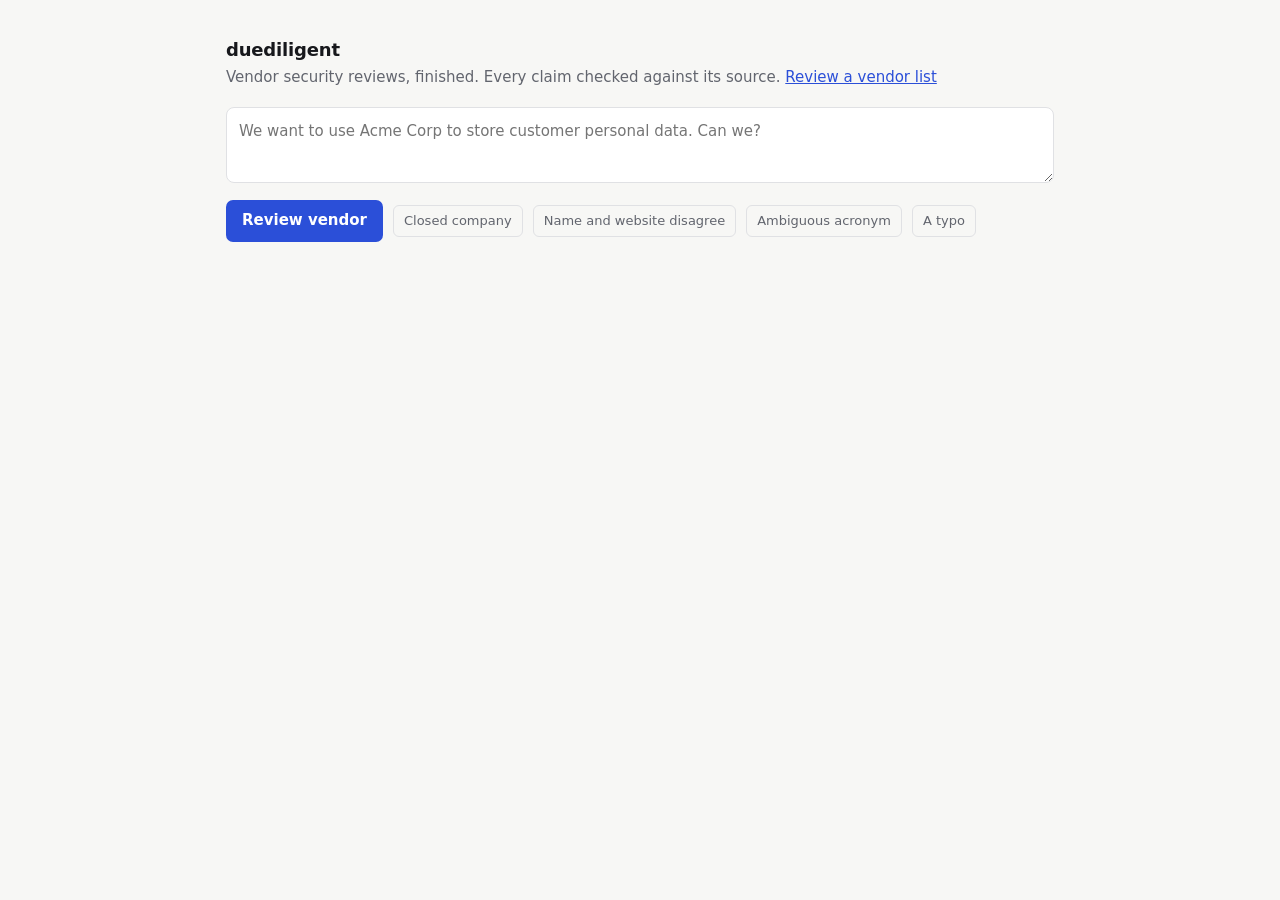
==== web/index.html @ fc6ad884 "Add a vendor upload page, a vendor-list risk register, and Crustdata watches Conditions now end in a" ====
<!doctype html>
<html lang="en">
<head>
<meta charset="utf-8">
<meta name="viewport" content="width=device-width,initial-scale=1">
<title>duediligent</title>
<link rel="stylesheet" href="/web/style.css">
<style>
textarea{width:100%;min-height:76px;padding:12px;border:1px solid var(--line);border-radius:8px;background:var(--panel);color:inherit;font:inherit;resize:vertical}
#next h3{margin:0 0 4px;font-size:15px}
#next code{font-size:13px;overflow-wrap:anywhere}
</style>
</head>
<body>
<main>
  <header><b>duediligent</b><p>Vendor security reviews, finished. Every claim checked against its source. <a href="/batch">Review a vendor list</a></p></header>
  <textarea id="q" placeholder="We want to use Acme Corp to store customer personal data. Can we?"></textarea>
  <div class="row">
    <button id="go">Review vendor</button>
    <button class="chip" data-q="Our marketing agency wants to place video ads with Quibi. Is the vendor OK?">Closed company</button>
    <button class="chip" data-q="New payment vendor: Stripe. Their website is paypal.com. Is it OK?">Name and website disagree</button>
    <button class="chip" data-q="Can we buy from NTRO?">Ambiguous acronym</button>
    <button class="chip" data-q="hubspott for our crm? it would have customer emails">A typo</button>
  </div>
  <div id="log" aria-live="polite"></div>
  <div id="verdict"><strong id="outcome"></strong><span id="meta"></span></div>
  <section class="card" id="next"></section>
  <article id="report"></article>
</main>
<script src="/web/common.js"></script>
<script>
const $ = id => document.getElementById(id);
function line(text, cls){ const d=document.createElement('div'); d.className=cls||''; d.textContent=text; $('log').appendChild(d); }
document.querySelectorAll('[data-q]').forEach(b => b.onclick = () => { $('q').value = b.dataset.q; });
function nextStep(m) {
  const box = $('next');
  if (m.outcome === 'APPROVE WITH CONDITIONS' && m.case_id) {
    const url = `${location.origin}/vendor/${m.case_id}`;
    box.innerHTML = `<h3>Next: get the vendor's documents</h3>
      <p class="mut">Send the vendor this link. When they upload their audit report, it is checked and the decision is made again.</p>
      <div class="row"><code>${esc(url)}</code><a href="${url}" target="_blank">Open vendor page</a></div>`;
  } else if (m.watch && ['created', 'existing'].includes(m.watch.status)) {
    box.innerHTML = `<h3>Monitoring is on</h3><p class="mut">Crustdata watch #${esc(m.watch.watch_id)} will alert ${esc(m.watch.email)} if the vendor's news or headcount changes.</p>`;
  } else if (m.watch) {
    box.innerHTML = `<h3>Monitoring not set up</h3><p class="mut">${esc(m.watch.reason)}</p>`;
  } else { box.style.display = 'none'; return; }
  box.style.display = 'block';
}
$('go').onclick = () => {
  const request = $('q').value.trim();
  if (!request) return;
  $('go').disabled = true; $('log').textContent = '';
  ['verdict', 'report', 'next'].forEach(id => $(id).style.display = 'none');
  const es = new EventSource('/api/review?request=' + encodeURIComponent(request));
  const finish = () => { es.close(); $('go').disabled = false; };
  es.onmessage = e => {
    const m = JSON.parse(e.data);
    if (m.type === 'log' && m.level !== 'done') line(m.message, m.level);
    if (m.type === 'error') { line(m.message, 'warn'); finish(); }
    if (m.type === 'result') {
      $('outcome').textContent = m.outcome;
      $('verdict').style.setProperty('--c', COLORS[m.outcome] || 'var(--fg)');
      $('meta').innerHTML = `${m.audit.verified} of ${m.audit.total} citations verified · ${Math.round(m.elapsed)}s · <a href="/report/${m.case_id}" target="_blank">Full report</a>`;
      $('verdict').style.display = 'block';
      nextStep(m);
      $('report').innerHTML = m.html; $('report').style.display = 'block';
      finish();
    }
  };
  es.onerror = () => { line('Connection lost.', 'warn'); finish(); };
};
</script>
</body>
</html>
---- web/style.css ----
:root{--bg:#f7f7f5;--panel:#fff;--fg:#17181c;--mut:#62656e;--line:#e0e1e4;--accent:#2b4fd8;--ok:#116b3a;--warn:#8a5a00;--bad:#a81f1f;--ref:#5a3aa8}
@media (prefers-color-scheme:dark){:root{--bg:#101114;--panel:#17181d;--fg:#ececef;--mut:#9a9da6;--line:#2b2d34;--accent:#8ea5ff;--ok:#5fd08f;--warn:#e5b45a;--bad:#ff8a8a;--ref:#bda6ff}}
*{box-sizing:border-box}
body{margin:0;background:var(--bg);color:var(--fg);font:15px/1.55 ui-sans-serif,system-ui,'Segoe UI',sans-serif}
main{max-width:860px;margin:0 auto;padding:36px 16px 80px}
main.wide{max-width:1100px}
a{color:var(--accent)}
header b{font-size:18px;letter-spacing:-.01em}
header p{margin:2px 0 18px;color:var(--mut)}
.card{margin:14px 0;padding:14px 18px;border:1px solid var(--line);border-radius:8px;background:var(--panel)}
.card h3{margin:2px 0 6px;font-size:15px}
.mut{color:var(--mut);font-size:13.5px}
.row{display:flex;gap:10px;align-items:center;margin-top:10px;flex-wrap:wrap}
button{padding:9px 16px;border:0;border-radius:7px;background:var(--accent);color:#fff;font:inherit;font-weight:600;cursor:pointer}
@media (prefers-color-scheme:dark){button{color:#101114}}
button:disabled{opacity:.5;cursor:default}
.chip{padding:5px 10px;border:1px solid var(--line);border-radius:6px;background:none;color:var(--mut);font-size:13px;font-weight:400}
input[type=file]{font:inherit;color:var(--mut);max-width:100%}
#log{margin-top:18px;font:13px/1.7 ui-monospace,Consolas,monospace;color:var(--mut)}
#log div.step{color:var(--fg)}#log div.warn{color:var(--warn)}
#verdict{display:none;margin-top:18px;padding:16px 18px;border:1px solid var(--line);border-left:5px solid var(--c,var(--line));border-radius:8px;background:var(--panel)}
#verdict strong{display:block;font-size:21px;color:var(--c)}
#verdict span{color:var(--mut);font-size:13px}
#report{display:none;margin-top:14px;padding:6px 22px 22px;border:1px solid var(--line);border-radius:8px;background:var(--panel)}
#report h1{font-size:19px;margin:16px 0 8px}
#report h2{font-size:14px;margin:24px 0 6px;padding-top:12px;border-top:1px solid var(--line)}
#report ul{padding-left:18px;margin:6px 0}#report li{margin:4px 0;overflow-wrap:anywhere}
#report li.quote{list-style:none;color:var(--mut);font-size:13.5px}
.rule{color:var(--mut);font-size:12px}.cite{font:12px ui-monospace,monospace;color:var(--accent);text-decoration:none}
pre{white-space:pre-wrap;padding:12px;border-radius:6px;background:var(--bg);font-size:13px}
.tablewrap{overflow-x:auto;margin-top:14px}
table{width:100%;min-width:720px;border-collapse:collapse;background:var(--panel);border:1px solid var(--line);border-radius:8px;font-size:14px}
th,td{text-align:left;padding:9px 12px;border-bottom:1px solid var(--line);vertical-align:top}
th{font-size:12.5px;color:var(--mut);font-weight:600}
td.reason div{display:-webkit-box;-webkit-line-clamp:3;-webkit-box-orient:vertical;overflow:hidden}
td:first-child{width:22%}
.pill{display:inline-block;padding:2px 8px;border-radius:999px;border:1px solid var(--c);color:var(--c);font-size:12px;font-weight:600;white-space:nowrap}
#next{display:none}
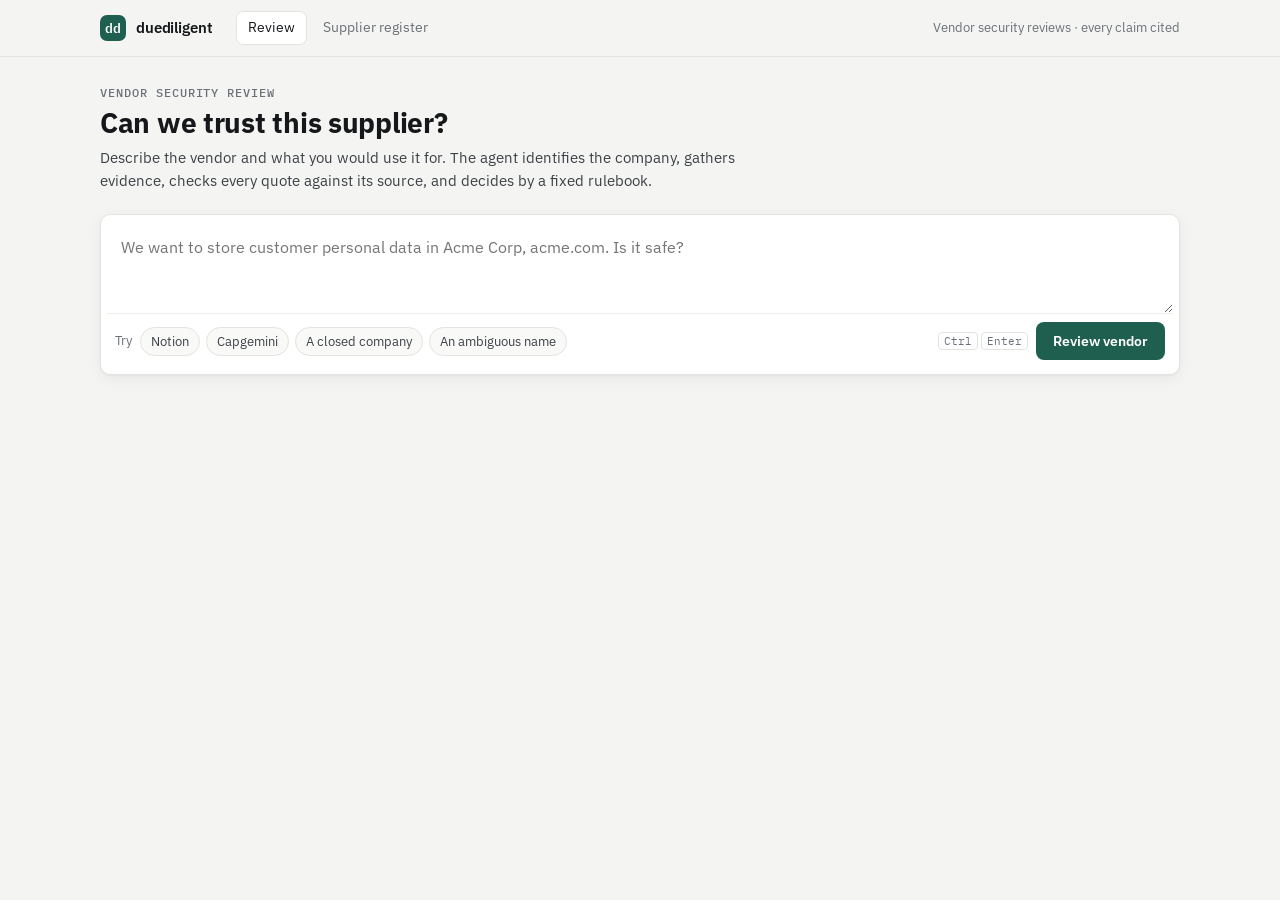
==== commit 6f8bcf40: "Redesign the web UI as a review console Adds a shared design system with light and dark themes, a li" ====
--- a/web/index.html
+++ b/web/index.html
@@ -4,70 +4,69 @@
 <meta charset="utf-8">
 <meta name="viewport" content="width=device-width,initial-scale=1">
 <title>duediligent</title>
+<link rel="preconnect" href="https://fonts.googleapis.com">
+<link rel="stylesheet" href="https://fonts.googleapis.com/css2?family=IBM+Plex+Mono:wght@400;500&family=IBM+Plex+Sans:wght@400;500;600&display=swap">
 <link rel="stylesheet" href="/web/style.css">
-<style>
-textarea{width:100%;min-height:76px;padding:12px;border:1px solid var(--line);border-radius:8px;background:var(--panel);color:inherit;font:inherit;resize:vertical}
-#next h3{margin:0 0 4px;font-size:15px}
-#next code{font-size:13px;overflow-wrap:anywhere}
-</style>
 </head>
 <body>
-<main>
-  <header><b>duediligent</b><p>Vendor security reviews, finished. Every claim checked against its source. <a href="/batch">Review a vendor list</a></p></header>
-  <textarea id="q" placeholder="We want to use Acme Corp to store customer personal data. Can we?"></textarea>
-  <div class="row">
-    <button id="go">Review vendor</button>
-    <button class="chip" data-q="Our marketing agency wants to place video ads with Quibi. Is the vendor OK?">Closed company</button>
-    <button class="chip" data-q="New payment vendor: Stripe. Their website is paypal.com. Is it OK?">Name and website disagree</button>
-    <button class="chip" data-q="Can we buy from NTRO?">Ambiguous acronym</button>
-    <button class="chip" data-q="hubspott for our crm? it would have customer emails">A typo</button>
+<main class="page">
+  <div class="lede">
+    <div class="eyebrow">Vendor security review</div>
+    <h1>Can we trust this supplier?</h1>
+    <p>Describe the vendor and what you would use it for. The agent identifies the company, gathers evidence, checks every quote against its source, and decides by a fixed rulebook.</p>
   </div>
-  <div id="log" aria-live="polite"></div>
-  <div id="verdict"><strong id="outcome"></strong><span id="meta"></span></div>
-  <section class="card" id="next"></section>
-  <article id="report"></article>
+
+  <section class="card composer">
+    <textarea id="q" placeholder="We want to store customer personal data in Acme Corp, acme.com. Is it safe?" aria-label="Review request"></textarea>
+    <div class="bar">
+      <div class="examples"><span>Try</span>
+        <button class="chip" data-q="Here is a new vendor: Notion, notion.so. We want to keep our internal docs there. Is it safe?">Notion</button>
+        <button class="chip" data-q="We are outsourcing IT support to Capgemini, capgemini.com. They would have access to our employee data. Can we sign?">Capgemini</button>
+        <button class="chip" data-q="Our marketing agency wants to place video ads with Quibi. Is the vendor OK?">A closed company</button>
+        <button class="chip" data-q="Can we buy from NTRO?">An ambiguous name</button>
+      </div>
+      <span class="push mut small"><kbd>Ctrl</kbd> <kbd>Enter</kbd></span>
+      <button class="btn" id="go">Review vendor</button>
+    </div>
+  </section>
+
+  <div class="run hide" id="run">
+    <section class="card steps" id="steps" aria-label="Progress"></section>
+    <section class="card feed" id="feed" aria-live="polite"></section>
+  </div>
+
+  <div id="result"></div>
 </main>
 <script src="/web/common.js"></script>
 <script>
-const $ = id => document.getElementById(id);
-function line(text, cls){ const d=document.createElement('div'); d.className=cls||''; d.textContent=text; $('log').appendChild(d); }
-document.querySelectorAll('[data-q]').forEach(b => b.onclick = () => { $('q').value = b.dataset.q; });
-function nextStep(m) {
-  const box = $('next');
-  if (m.outcome === 'APPROVE WITH CONDITIONS' && m.case_id) {
-    const url = `${location.origin}/vendor/${m.case_id}`;
-    box.innerHTML = `<h3>Next: get the vendor's documents</h3>
-      <p class="mut">Send the vendor this link. When they upload their audit report, it is checked and the decision is made again.</p>
-      <div class="row"><code>${esc(url)}</code><a href="${url}" target="_blank">Open vendor page</a></div>`;
-  } else if (m.watch && ['created', 'existing'].includes(m.watch.status)) {
-    box.innerHTML = `<h3>Monitoring is on</h3><p class="mut">Crustdata watch #${esc(m.watch.watch_id)} will alert ${esc(m.watch.email)} if the vendor's news or headcount changes.</p>`;
-  } else if (m.watch) {
-    box.innerHTML = `<h3>Monitoring not set up</h3><p class="mut">${esc(m.watch.reason)}</p>`;
-  } else { box.style.display = 'none'; return; }
-  box.style.display = 'block';
-}
-$('go').onclick = () => {
-  const request = $('q').value.trim();
-  if (!request) return;
-  $('go').disabled = true; $('log').textContent = '';
-  ['verdict', 'report', 'next'].forEach(id => $(id).style.display = 'none');
-  const es = new EventSource('/api/review?request=' + encodeURIComponent(request));
-  const finish = () => { es.close(); $('go').disabled = false; };
+topbar("review");
+document.querySelectorAll("[data-q]").forEach(b => b.onclick = () => { $("q").value = b.dataset.q; $("q").focus(); });
+$("q").addEventListener("keydown", e => { if (e.key === "Enter" && (e.ctrlKey || e.metaKey)) $("go").click(); });
+
+$("go").onclick = () => {
+  const request = $("q").value.trim();
+  if (!request) { $("q").focus(); return; }
+  $("go").disabled = true; $("go").textContent = "Reviewing…";
+  $("result").innerHTML = ""; $("feed").innerHTML = ""; $("run").classList.remove("hide");
+  const stages = makeStages($("steps"));
+  const line = (t, cls) => { const d = document.createElement("div"); d.className = cls || ""; d.textContent = t; $("feed").appendChild(d); $("feed").scrollTop = 1e9; };
+  const es = new EventSource("/api/review?request=" + encodeURIComponent(request));
+  const finish = () => { es.close(); $("go").disabled = false; $("go").textContent = "Review vendor"; };
   es.onmessage = e => {
     const m = JSON.parse(e.data);
-    if (m.type === 'log' && m.level !== 'done') line(m.message, m.level);
-    if (m.type === 'error') { line(m.message, 'warn'); finish(); }
-    if (m.type === 'result') {
-      $('outcome').textContent = m.outcome;
-      $('verdict').style.setProperty('--c', COLORS[m.outcome] || 'var(--fg)');
-      $('meta').innerHTML = `${m.audit.verified} of ${m.audit.total} citations verified · ${Math.round(m.elapsed)}s · <a href="/report/${m.case_id}" target="_blank">Full report</a>`;
-      $('verdict').style.display = 'block';
-      nextStep(m);
-      $('report').innerHTML = m.html; $('report').style.display = 'block';
+    if (m.type === "log" && m.level !== "done") {
+      line(m.message, m.level === "step" ? "step-line" : m.level === "warn" ? "warn" : "");
+      if (m.level === "step") stages.step(m.message); else stages.detail(m.message, m.level === "warn");
+    }
+    if (m.type === "error") { line(m.message, "warn"); finish(); }
+    if (m.type === "result") {
+      stages.finish();
+      renderReport($("result"), m);
+      $("result").scrollIntoView({behavior: "smooth", block: "start"});
       finish();
     }
   };
-  es.onerror = () => { line('Connection lost.', 'warn'); finish(); };
+  es.onerror = () => { line("Connection lost.", "warn"); finish(); };
 };
 </script>
 </body>
--- a/web/style.css
+++ b/web/style.css
@@ -1,38 +1,204 @@
-:root{--bg:#f7f7f5;--panel:#fff;--fg:#17181c;--mut:#62656e;--line:#e0e1e4;--accent:#2b4fd8;--ok:#116b3a;--warn:#8a5a00;--bad:#a81f1f;--ref:#5a3aa8}
-@media (prefers-color-scheme:dark){:root{--bg:#101114;--panel:#17181d;--fg:#ececef;--mut:#9a9da6;--line:#2b2d34;--accent:#8ea5ff;--ok:#5fd08f;--warn:#e5b45a;--bad:#ff8a8a;--ref:#bda6ff}}
-*{box-sizing:border-box}
-body{margin:0;background:var(--bg);color:var(--fg);font:15px/1.55 ui-sans-serif,system-ui,'Segoe UI',sans-serif}
-main{max-width:860px;margin:0 auto;padding:36px 16px 80px}
-main.wide{max-width:1100px}
-a{color:var(--accent)}
-header b{font-size:18px;letter-spacing:-.01em}
-header p{margin:2px 0 18px;color:var(--mut)}
-.card{margin:14px 0;padding:14px 18px;border:1px solid var(--line);border-radius:8px;background:var(--panel)}
-.card h3{margin:2px 0 6px;font-size:15px}
-.mut{color:var(--mut);font-size:13.5px}
-.row{display:flex;gap:10px;align-items:center;margin-top:10px;flex-wrap:wrap}
-button{padding:9px 16px;border:0;border-radius:7px;background:var(--accent);color:#fff;font:inherit;font-weight:600;cursor:pointer}
-@media (prefers-color-scheme:dark){button{color:#101114}}
-button:disabled{opacity:.5;cursor:default}
-.chip{padding:5px 10px;border:1px solid var(--line);border-radius:6px;background:none;color:var(--mut);font-size:13px;font-weight:400}
-input[type=file]{font:inherit;color:var(--mut);max-width:100%}
-#log{margin-top:18px;font:13px/1.7 ui-monospace,Consolas,monospace;color:var(--mut)}
-#log div.step{color:var(--fg)}#log div.warn{color:var(--warn)}
-#verdict{display:none;margin-top:18px;padding:16px 18px;border:1px solid var(--line);border-left:5px solid var(--c,var(--line));border-radius:8px;background:var(--panel)}
-#verdict strong{display:block;font-size:21px;color:var(--c)}
-#verdict span{color:var(--mut);font-size:13px}
-#report{display:none;margin-top:14px;padding:6px 22px 22px;border:1px solid var(--line);border-radius:8px;background:var(--panel)}
-#report h1{font-size:19px;margin:16px 0 8px}
-#report h2{font-size:14px;margin:24px 0 6px;padding-top:12px;border-top:1px solid var(--line)}
-#report ul{padding-left:18px;margin:6px 0}#report li{margin:4px 0;overflow-wrap:anywhere}
-#report li.quote{list-style:none;color:var(--mut);font-size:13.5px}
-.rule{color:var(--mut);font-size:12px}.cite{font:12px ui-monospace,monospace;color:var(--accent);text-decoration:none}
-pre{white-space:pre-wrap;padding:12px;border-radius:6px;background:var(--bg);font-size:13px}
-.tablewrap{overflow-x:auto;margin-top:14px}
-table{width:100%;min-width:720px;border-collapse:collapse;background:var(--panel);border:1px solid var(--line);border-radius:8px;font-size:14px}
-th,td{text-align:left;padding:9px 12px;border-bottom:1px solid var(--line);vertical-align:top}
-th{font-size:12.5px;color:var(--mut);font-weight:600}
-td.reason div{display:-webkit-box;-webkit-line-clamp:3;-webkit-box-orient:vertical;overflow:hidden}
-td:first-child{width:22%}
-.pill{display:inline-block;padding:2px 8px;border-radius:999px;border:1px solid var(--c);color:var(--c);font-size:12px;font-weight:600;white-space:nowrap}
-#next{display:none}
+/* duediligent design system: a calm review console. One accent, four decision colours. */
+:root {
+  --bg: #f4f5f2;
+  --surface: #ffffff;
+  --surface-2: #f9faf8;
+  --fg: #15171a;
+  --fg-2: #3c4047;
+  --mut: #6b7079;
+  --line: #e2e4e0;
+  --line-2: #eceeea;
+  --accent: #1f5f4f;
+  --accent-ink: #ffffff;
+  --accent-soft: #e3efea;
+  --ok: #18794e;      --ok-soft: #e4f3ea;
+  --warn: #9a5b00;    --warn-soft: #fbf0dc;
+  --bad: #b42318;     --bad-soft: #fbe7e5;
+  --ref: #5b3fb3;     --ref-soft: #eee9fb;
+  --shadow: 0 1px 2px rgba(20, 22, 26, .04), 0 4px 16px rgba(20, 22, 26, .05);
+  --radius: 10px;
+  --sans: "IBM Plex Sans", ui-sans-serif, system-ui, "Segoe UI", sans-serif;
+  --mono: "IBM Plex Mono", ui-monospace, Consolas, monospace;
+}
+@media (prefers-color-scheme: dark) {
+  :root {
+    --bg: #0e1012; --surface: #15181b; --surface-2: #1a1e21; --fg: #eceeef; --fg-2: #c4c8cc; --mut: #8d939a;
+    --line: #262b30; --line-2: #1f2327; --accent: #6fc3a8; --accent-ink: #0c1512; --accent-soft: #15302a;
+    --ok: #5fd39a; --ok-soft: #12291f; --warn: #f0b85a; --warn-soft: #2e2412; --bad: #ff8a80; --bad-soft: #321716;
+    --ref: #b9a4ff; --ref-soft: #231d3a; --shadow: none;
+  }
+}
+* { box-sizing: border-box; }
+html { -webkit-text-size-adjust: 100%; }
+body { margin: 0; background: var(--bg); color: var(--fg); font: 15px/1.55 var(--sans); }
+a { color: var(--accent); text-underline-offset: 2px; }
+code, .mono { font-family: var(--mono); font-size: .9em; }
+h1, h2, h3 { letter-spacing: -.01em; }
+
+/* Top bar */
+.topbar { position: sticky; top: 0; z-index: 20; background: color-mix(in srgb, var(--bg) 88%, transparent); backdrop-filter: saturate(140%) blur(6px); border-bottom: 1px solid var(--line); }
+.topbar .in { max-width: 1120px; margin: 0 auto; padding: 0 20px; height: 56px; display: flex; align-items: center; gap: 24px; }
+.brand { display: flex; align-items: center; gap: 10px; color: var(--fg); text-decoration: none; font-weight: 600; letter-spacing: -.01em; }
+.brand .mark { width: 26px; height: 26px; border-radius: 7px; background: var(--accent); color: var(--accent-ink); display: grid; place-items: center; font: 600 13px var(--mono); }
+.nav { display: flex; gap: 4px; }
+.nav a { padding: 6px 12px; border-radius: 7px; color: var(--mut); text-decoration: none; font-size: 14px; }
+.nav a:hover { color: var(--fg); background: var(--surface); }
+.nav a.on { color: var(--fg); background: var(--surface); box-shadow: inset 0 0 0 1px var(--line); }
+.topbar .tag { margin-left: auto; color: var(--mut); font-size: 12.5px; }
+
+.page { max-width: 1120px; margin: 0 auto; padding: 28px 20px 96px; }
+.page.narrow { max-width: 860px; }
+.eyebrow { font: 500 12px var(--mono); text-transform: uppercase; letter-spacing: .08em; color: var(--mut); }
+.lede h1 { font-size: 28px; line-height: 1.2; margin: 6px 0 6px; }
+.lede p { color: var(--fg-2); margin: 0 0 22px; max-width: 640px; }
+
+/* Cards */
+.card { background: var(--surface); border: 1px solid var(--line); border-radius: var(--radius); box-shadow: var(--shadow); }
+.card.pad { padding: 18px 20px; }
+.card h3 { margin: 0 0 6px; font-size: 15px; }
+.mut { color: var(--mut); }
+.small { font-size: 13px; }
+
+/* Composer */
+.composer { padding: 6px; }
+.composer textarea { display: block; width: 100%; min-height: 92px; border: 0; outline: 0; resize: vertical; padding: 14px 14px 8px; background: transparent; color: inherit; font: 16px/1.5 var(--sans); }
+.composer .bar { display: flex; align-items: center; gap: 8px; padding: 8px; border-top: 1px solid var(--line-2); flex-wrap: wrap; }
+.examples { display: flex; gap: 6px; flex-wrap: wrap; }
+.examples span { color: var(--mut); font-size: 12.5px; align-self: center; margin-right: 2px; }
+
+/* Buttons */
+.btn { display: inline-flex; align-items: center; gap: 8px; padding: 9px 16px; border-radius: 8px; border: 1px solid transparent; background: var(--accent); color: var(--accent-ink); font: 600 14px var(--sans); cursor: pointer; text-decoration: none; white-space: nowrap; }
+.btn:hover { filter: brightness(1.06); }
+.btn:disabled { opacity: .55; cursor: default; filter: none; }
+.btn.ghost { background: var(--surface); color: var(--fg); border-color: var(--line); }
+.btn.ghost:hover { background: var(--surface-2); }
+.btn.sm { padding: 6px 11px; font-size: 13px; font-weight: 500; }
+.chip { padding: 5px 10px; border-radius: 999px; border: 1px solid var(--line); background: var(--surface-2); color: var(--fg-2); font: 13px var(--sans); cursor: pointer; }
+.chip:hover { border-color: var(--accent); color: var(--fg); }
+.push { margin-left: auto; }
+kbd { font: 11px var(--mono); padding: 1px 5px; border: 1px solid var(--line); border-radius: 4px; color: var(--mut); }
+
+/* Live pipeline */
+.run { display: grid; grid-template-columns: 300px 1fr; gap: 18px; margin-top: 18px; }
+.steps { padding: 14px 8px; }
+.step { display: grid; grid-template-columns: 26px 1fr; gap: 8px; padding: 7px 10px; border-radius: 8px; }
+.step .ic { width: 20px; height: 20px; border-radius: 50%; border: 1.5px solid var(--line); display: grid; place-items: center; margin-top: 1px; }
+.step .t { font-size: 14px; color: var(--mut); }
+.step .d { font-size: 12.5px; color: var(--mut); margin-top: 1px; overflow-wrap: anywhere; }
+.step.active { background: var(--surface-2); }
+.step.active .t, .step.done .t { color: var(--fg); }
+.step.active .ic { border-color: var(--accent); border-top-color: transparent; animation: spin .8s linear infinite; }
+.step.done .ic { background: var(--accent); border-color: var(--accent); }
+.step.done .ic::after { content: ""; width: 8px; height: 4px; border: 2px solid var(--accent-ink); border-top: 0; border-right: 0; transform: rotate(-45deg) translate(1px, -1px); }
+.step.warn .ic { background: var(--warn); border-color: var(--warn); }
+.step.warn .ic::after { content: "!"; color: var(--accent-ink); font: 700 11px var(--sans); }
+@keyframes spin { to { transform: rotate(360deg); } }
+@media (prefers-reduced-motion: reduce) { .step.active .ic { animation: none; } }
+.feed { padding: 12px 14px; font: 12.5px/1.75 var(--mono); color: var(--mut); max-height: 420px; overflow: auto; }
+.feed div { overflow-wrap: anywhere; }
+.feed .warn { color: var(--warn); }
+.feed .step-line { color: var(--fg); }
+
+/* Decision hero */
+.hero { margin-top: 18px; padding: 22px 24px; border-left: 4px solid var(--c); }
+.hero .top { display: flex; gap: 16px; align-items: flex-start; flex-wrap: wrap; }
+.avatar { width: 44px; height: 44px; border-radius: 10px; background: var(--accent-soft); color: var(--accent); display: grid; place-items: center; font: 600 18px var(--sans); flex: none; }
+.hero h2 { margin: 0; font-size: 22px; line-height: 1.25; }
+.hero .sub { color: var(--mut); font-size: 13.5px; margin-top: 2px; }
+.badge { display: inline-flex; align-items: center; gap: 7px; padding: 6px 12px; border-radius: 999px; background: var(--cs); color: var(--c); font: 600 13px var(--sans); letter-spacing: .01em; white-space: nowrap; }
+.badge::before { content: ""; width: 7px; height: 7px; border-radius: 50%; background: var(--c); }
+.hero .badge { margin-left: auto; font-size: 14px; padding: 8px 14px; }
+.hero .quote { margin: 14px 0 0; padding: 10px 14px; background: var(--surface-2); border-radius: 8px; color: var(--fg-2); font-size: 14px; }
+.stats { display: grid; grid-template-columns: repeat(5, 1fr); gap: 10px; margin-top: 16px; }
+.stat { padding: 10px 12px; border: 1px solid var(--line-2); border-radius: 8px; }
+.stat b { display: block; font-size: 19px; font-weight: 600; letter-spacing: -.01em; }
+.stat span { font-size: 12px; color: var(--mut); }
+
+/* Two-column report */
+.report { display: grid; grid-template-columns: 1fr 320px; gap: 18px; margin-top: 18px; align-items: start; }
+.side { display: flex; flex-direction: column; gap: 14px; position: sticky; top: 74px; }
+.tabs { display: flex; gap: 2px; border-bottom: 1px solid var(--line); padding: 0 14px; overflow-x: auto; overflow-y: hidden; scrollbar-width: none; }
+.tabs::-webkit-scrollbar { display: none; }
+.tabs button { background: none; border: 0; padding: 12px 10px; color: var(--mut); font: 500 14px var(--sans); cursor: pointer; border-bottom: 2px solid transparent; margin-bottom: -1px; white-space: nowrap; }
+.tabs button.on { color: var(--fg); border-bottom-color: var(--accent); }
+.tabs button .n { font: 11px var(--mono); color: var(--mut); margin-left: 4px; }
+.panel { padding: 18px 20px 22px; }
+.panel h4 { margin: 18px 0 8px; font-size: 12px; font-family: var(--mono); font-weight: 500; text-transform: uppercase; letter-spacing: .07em; color: var(--mut); }
+.panel h4:first-child { margin-top: 0; }
+
+/* Items */
+.item { display: grid; grid-template-columns: 20px 1fr; gap: 10px; padding: 10px 0; border-top: 1px solid var(--line-2); }
+.item:first-of-type { border-top: 0; }
+.item .dot { width: 10px; height: 10px; border-radius: 50%; margin-top: 6px; background: var(--c, var(--mut)); }
+.item .box { width: 16px; height: 16px; border: 1.5px solid var(--warn); border-radius: 4px; margin-top: 3px; }
+.item .meta { font-size: 12.5px; color: var(--mut); margin-top: 2px; }
+.rule { font: 11.5px var(--mono); color: var(--mut); }
+blockquote { margin: 8px 0 0; padding: 6px 12px; border-left: 2px solid var(--line); color: var(--fg-2); font-size: 13.5px; }
+.cite { display: inline-block; font: 500 11.5px var(--mono); color: var(--accent); background: var(--accent-soft); border: 0; border-radius: 4px; padding: 0 5px; margin: 0 1px; cursor: pointer; vertical-align: 1px; }
+.cite:hover { outline: 1px solid var(--accent); }
+.pill { display: inline-block; padding: 2px 8px; border-radius: 999px; font-size: 12px; font-weight: 500; background: var(--cs, var(--surface-2)); color: var(--c, var(--fg-2)); white-space: nowrap; }
+.kv { display: grid; grid-template-columns: 1fr auto; gap: 6px 12px; font-size: 14px; }
+.kv dt { color: var(--mut); }
+.kv dd { margin: 0; text-align: right; }
+.grid2 { display: grid; grid-template-columns: 1fr 1fr; gap: 8px; }
+.tile { padding: 10px 12px; border: 1px solid var(--line-2); border-radius: 8px; font-size: 13.5px; }
+.tile .k { color: var(--mut); font-size: 12px; }
+.empty { color: var(--mut); font-size: 14px; padding: 6px 0; }
+.ev { display: grid; grid-template-columns: 40px 1fr; gap: 10px; padding: 9px 0; border-top: 1px solid var(--line-2); font-size: 13.5px; }
+.ev:first-child { border-top: 0; }
+.ev .id { font: 500 12px var(--mono); color: var(--accent); }
+.ev .src { color: var(--mut); font-size: 12.5px; overflow-wrap: anywhere; }
+.ev.flash { background: var(--accent-soft); border-radius: 6px; }
+details { border-top: 1px solid var(--line-2); padding: 10px 0; }
+summary { cursor: pointer; color: var(--fg-2); font-size: 14px; }
+pre { white-space: pre-wrap; background: var(--surface-2); border: 1px solid var(--line-2); padding: 12px; border-radius: 8px; font: 12.5px/1.6 var(--mono); }
+
+/* Next step card */
+.next { padding: 16px 18px; }
+.next .row { display: flex; gap: 8px; margin-top: 10px; align-items: center; }
+.next input { flex: 1; min-width: 0; padding: 8px 10px; border: 1px solid var(--line); border-radius: 7px; background: var(--surface-2); color: var(--fg); font: 12.5px var(--mono); }
+
+/* Drawer */
+.scrim { position: fixed; inset: 0; background: rgba(10, 12, 14, .28); opacity: 0; pointer-events: none; transition: opacity .15s; z-index: 40; }
+.drawer { position: fixed; top: 0; right: 0; bottom: 0; width: min(460px, 100vw); background: var(--surface); border-left: 1px solid var(--line); z-index: 41; transform: translateX(100%); transition: transform .18s ease; display: flex; flex-direction: column; }
+.drawer.open { transform: none; }
+.scrim.open { opacity: 1; pointer-events: auto; }
+.drawer header { display: flex; align-items: center; gap: 10px; padding: 16px 18px; border-bottom: 1px solid var(--line); }
+.drawer .body { padding: 16px 18px; overflow: auto; }
+.drawer .close { margin-left: auto; }
+@media (prefers-reduced-motion: reduce) { .drawer, .scrim { transition: none; } }
+
+/* Table */
+.tablewrap { overflow-x: auto; }
+table { width: 100%; border-collapse: collapse; font-size: 14px; }
+th, td { text-align: left; padding: 12px 14px; border-bottom: 1px solid var(--line-2); vertical-align: top; }
+th { font: 500 12px var(--mono); text-transform: uppercase; letter-spacing: .06em; color: var(--mut); background: var(--surface-2); position: sticky; top: 0; }
+tr:last-child td { border-bottom: 0; }
+td.reason div { display: -webkit-box; -webkit-line-clamp: 2; -webkit-box-orient: vertical; overflow: hidden; color: var(--fg-2); }
+td.act { white-space: nowrap; text-align: right; }
+.summary-bar { display: flex; gap: 10px; flex-wrap: wrap; margin: 16px 0; }
+.summary-bar .stat { background: var(--surface); min-width: 130px; }
+.progress { height: 4px; background: var(--line-2); border-radius: 4px; overflow: hidden; margin-top: 12px; }
+.progress i { display: block; height: 100%; background: var(--accent); width: 0; transition: width .3s; }
+
+/* Upload */
+.drop { display: grid; place-items: center; text-align: center; padding: 30px 16px; border: 1.5px dashed var(--line); border-radius: var(--radius); background: var(--surface-2); cursor: pointer; transition: border-color .15s, background .15s; }
+.drop:hover, .drop.over { border-color: var(--accent); background: var(--accent-soft); }
+.drop b { display: block; margin-bottom: 4px; }
+.drop input { display: none; }
+
+.hide { display: none !important; }
+
+@media (max-width: 900px) {
+  .run, .report { grid-template-columns: 1fr; }
+  .side { position: static; }
+  .stats { grid-template-columns: repeat(2, 1fr); }
+  .hero .badge { margin-left: 0; }
+}
+@media (max-width: 560px) {
+  .topbar .tag { display: none; }
+  .topbar .in { gap: 12px; padding: 0 16px; }
+  .page { padding: 20px 16px 80px; }
+  .lede h1 { font-size: 23px; }
+  .grid2 { grid-template-columns: 1fr; }
+}
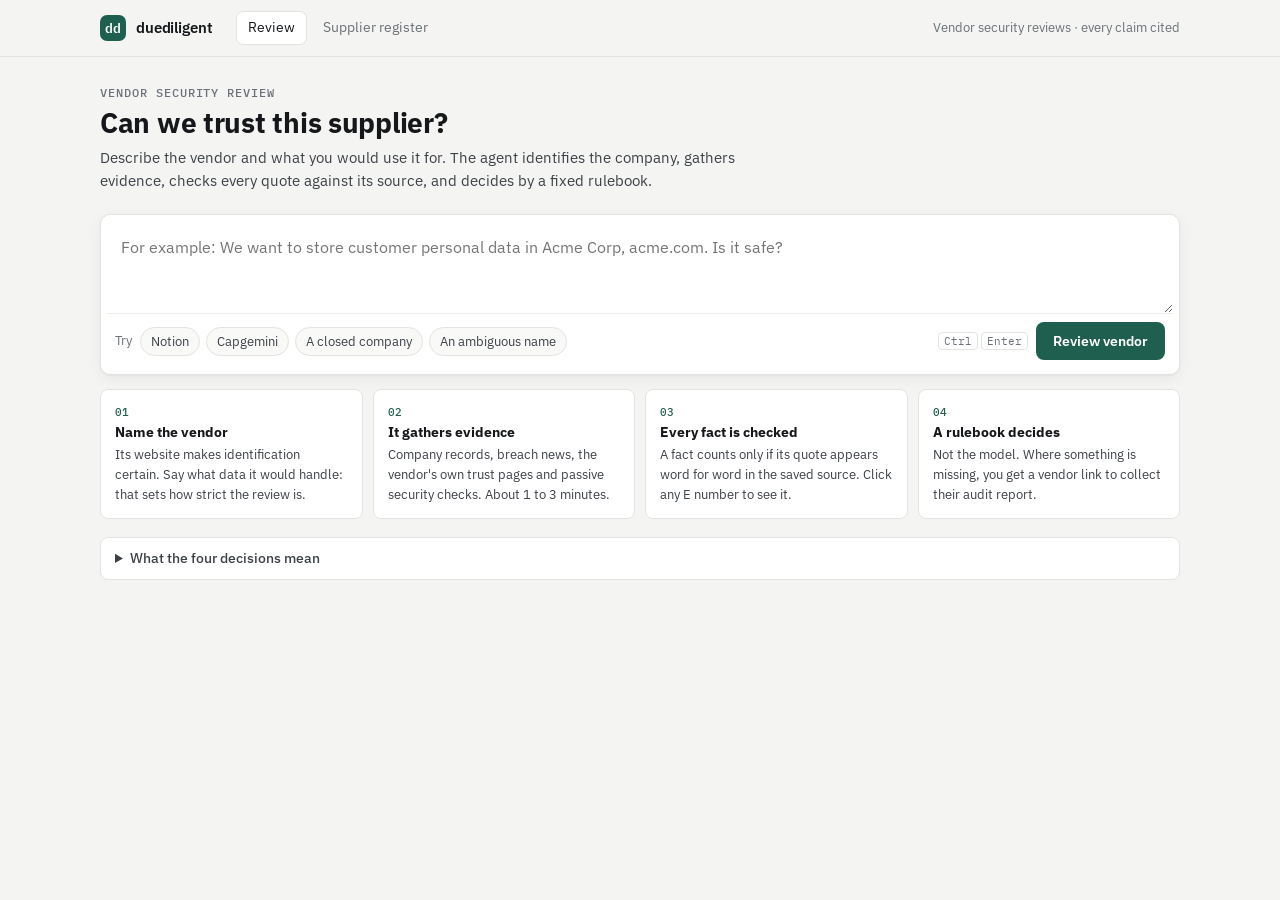
==== commit f1cd31ad: "Make the register expandable and explain every step in the UI Register rows expand to show every iss" ====
--- a/web/index.html
+++ b/web/index.html
@@ -17,7 +17,7 @@
   </div>
 
   <section class="card composer">
-    <textarea id="q" placeholder="We want to store customer personal data in Acme Corp, acme.com. Is it safe?" aria-label="Review request"></textarea>
+    <textarea id="q" placeholder="For example: We want to store customer personal data in Acme Corp, acme.com. Is it safe?" aria-label="Review request"></textarea>
     <div class="bar">
       <div class="examples"><span>Try</span>
         <button class="chip" data-q="Here is a new vendor: Notion, notion.so. We want to keep our internal docs there. Is it safe?">Notion</button>
@@ -30,6 +30,19 @@
     </div>
   </section>
 
+  <div class="how" style="margin-top:14px" aria-label="How it works">
+    <div><span class="n">01</span><b>Name the vendor</b>Its website makes identification certain. Say what data it would handle: that sets how strict the review is.</div>
+    <div><span class="n">02</span><b>It gathers evidence</b>Company records, breach news, the vendor's own trust pages and passive security checks. About 1 to 3 minutes.</div>
+    <div><span class="n">03</span><b>Every fact is checked</b>A fact counts only if its quote appears word for word in the saved source. Click any E number to see it.</div>
+    <div><span class="n">04</span><b>A rulebook decides</b>Not the model. Where something is missing, you get a vendor link to collect their audit report.</div>
+  </div>
+
+  <details class="help">
+    <summary>What the four decisions mean</summary>
+    <div id="legend"></div>
+  </details>
+
+
   <div class="run hide" id="run">
     <section class="card steps" id="steps" aria-label="Progress"></section>
     <section class="card feed" id="feed" aria-live="polite"></section>
@@ -40,6 +53,7 @@
 <script src="/web/common.js"></script>
 <script>
 topbar("review");
+$("legend").innerHTML = legendHTML();
 document.querySelectorAll("[data-q]").forEach(b => b.onclick = () => { $("q").value = b.dataset.q; $("q").focus(); });
 $("q").addEventListener("keydown", e => { if (e.key === "Enter" && (e.ctrlKey || e.metaKey)) $("go").click(); });
 
@@ -48,6 +62,7 @@
   if (!request) { $("q").focus(); return; }
   $("go").disabled = true; $("go").textContent = "Reviewing…";
   $("result").innerHTML = ""; $("feed").innerHTML = ""; $("run").classList.remove("hide");
+  document.querySelectorAll(".how, details.help").forEach(el => el.classList.add("hide"));
   const stages = makeStages($("steps"));
   const line = (t, cls) => { const d = document.createElement("div"); d.className = cls || ""; d.textContent = t; $("feed").appendChild(d); $("feed").scrollTop = 1e9; };
   const es = new EventSource("/api/review?request=" + encodeURIComponent(request));
--- a/web/style.css
+++ b/web/style.css
@@ -202,3 +202,47 @@
   .lede h1 { font-size: 23px; }
   .grid2 { grid-template-columns: 1fr; }
 }
+
+/* Guidance */
+.verdict-line { margin: 14px 0 0; font-size: 16px; line-height: 1.5; color: var(--fg); }
+.hero .quote .eyebrow { font-size: 10.5px; }
+.clears { color: var(--fg-2); }
+.count { font: 500 11px var(--mono); color: var(--mut); background: var(--surface-2); border: 1px solid var(--line-2); border-radius: 999px; padding: 0 6px; margin-left: 4px; text-transform: none; letter-spacing: 0; }
+.hint { margin: 18px 0 0; padding-top: 12px; border-top: 1px solid var(--line-2); font-size: 13px; color: var(--mut); }
+.legend { display: grid; grid-template-columns: repeat(2, 1fr); gap: 10px 18px; }
+.lg { display: flex; flex-direction: column; gap: 4px; font-size: 13px; color: var(--fg-2); }
+.lg .badge { align-self: flex-start; }
+.how { display: grid; grid-template-columns: repeat(4, 1fr); gap: 10px; margin: 0 0 18px; }
+.how div { padding: 12px 14px; border: 1px solid var(--line); border-radius: 8px; background: var(--surface); font-size: 13px; color: var(--fg-2); }
+.how b { display: block; color: var(--fg); font-size: 13.5px; margin-bottom: 2px; }
+.how .n { font: 500 11px var(--mono); color: var(--accent); }
+details.help { border: 1px solid var(--line); border-radius: 8px; background: var(--surface); padding: 10px 14px; margin: 0 0 18px; }
+details.help summary { font-weight: 500; }
+details.help[open] summary { margin-bottom: 12px; }
+
+/* Register */
+.toolbar { display: flex; gap: 8px; align-items: center; flex-wrap: wrap; padding: 12px 14px; border-bottom: 1px solid var(--line-2); }
+.toolbar input[type=search] { flex: 1; min-width: 180px; max-width: 320px; padding: 7px 10px; border: 1px solid var(--line); border-radius: 7px; background: var(--surface-2); color: var(--fg); font: 14px var(--sans); }
+.filter { cursor: pointer; text-align: left; background: var(--surface); font: inherit; color: inherit; }
+.filter:hover { border-color: var(--accent); }
+.filter.on { box-shadow: inset 0 0 0 2px var(--accent); }
+tr.rowmain { cursor: pointer; }
+tr.rowmain:hover td { background: var(--surface-2); }
+tr.rowmain:focus-visible { outline: 2px solid var(--accent); outline-offset: -2px; }
+tr.rowmain.open td { background: var(--surface-2); border-bottom-color: transparent; }
+.chev { display: inline-block; width: 18px; color: var(--mut); transition: transform .15s; }
+tr.open .chev { transform: rotate(90deg); }
+.more { display: inline-block; margin-top: 4px; font-size: 12px; color: var(--accent); }
+tr.detail td { background: var(--surface-2); padding: 4px 18px 20px 46px; }
+.detail-grid { display: grid; grid-template-columns: 1fr 280px; gap: 18px; }
+.detail-grid h4 { margin: 14px 0 6px; font: 500 12px var(--mono); text-transform: uppercase; letter-spacing: .07em; color: var(--mut); }
+.detail-grid .item { border-top-color: var(--line); }
+.detail-side { display: flex; flex-direction: column; gap: 10px; padding-top: 14px; }
+.detail-side .tile { background: var(--surface); }
+th abbr { text-decoration: none; border-bottom: 1px dotted var(--mut); cursor: help; }
+@media (max-width: 900px) {
+  .how { grid-template-columns: 1fr 1fr; }
+  .detail-grid { grid-template-columns: 1fr; }
+  tr.detail td { padding-left: 18px; }
+}
+@media (max-width: 560px) { .legend, .how { grid-template-columns: 1fr; } }
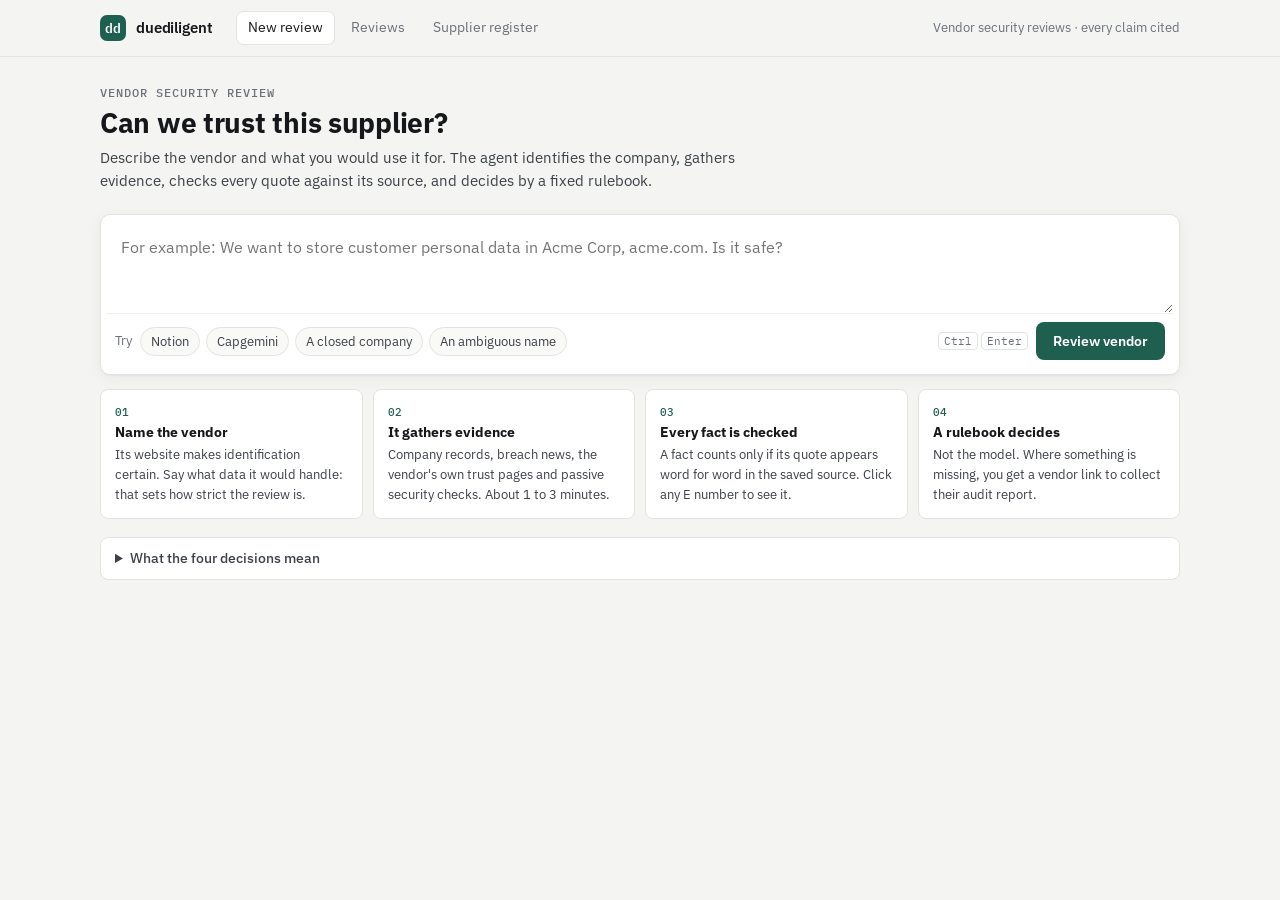
==== commit fa5b99ab: "Tell the reviewer when a vendor responds Adds a Reviews inbox with a status for every case, an unrea" ====
--- a/web/index.html
+++ b/web/index.html
@@ -77,6 +77,11 @@
     if (m.type === "result") {
       stages.finish();
       renderReport($("result"), m);
+      if (m.case_id) {
+        markSeen(m.case_id);
+        // Keep listening: if the vendor uploads while this page is open, say so.
+        watchCase(m.case_id, 0, m.vendor, () => { location.href = `/report/${m.case_id}`; });
+      }
       $("result").scrollIntoView({behavior: "smooth", block: "start"});
       finish();
     }
--- a/web/style.css
+++ b/web/style.css
@@ -246,3 +246,23 @@
   tr.detail td { padding-left: 18px; }
 }
 @media (max-width: 560px) { .legend, .how { grid-template-columns: 1fr; } }
+
+/* Updates and activity */
+.navbadge { display: inline-block; min-width: 18px; padding: 0 5px; margin-left: 6px; border-radius: 999px; background: var(--accent); color: var(--accent-ink); font: 600 11px/18px var(--sans); text-align: center; vertical-align: 1px; }
+.update-banner { position: fixed; left: 50%; bottom: 20px; transform: translate(-50%, 140%); z-index: 50; display: flex; align-items: center; gap: 12px; width: min(680px, calc(100vw - 32px)); padding: 14px 16px; background: var(--surface); border: 1px solid var(--line); border-left: 4px solid var(--c, var(--accent)); border-radius: var(--radius); box-shadow: 0 10px 30px rgba(0,0,0,.18); transition: transform .2s ease; font-size: 14px; }
+.update-banner > div { flex: 1; min-width: 0; }
+.update-banner.show { transform: translate(-50%, 0); }
+@media (prefers-reduced-motion: reduce) { .update-banner { transition: none; } }
+.timeline { list-style: none; margin: 6px 0 0; padding: 0; }
+.timeline li { display: grid; grid-template-columns: 16px 1fr; gap: 10px; padding: 8px 0; position: relative; font-size: 14px; }
+.timeline li + li::before { content: ""; position: absolute; left: 4px; top: -8px; height: 16px; border-left: 2px solid var(--line); }
+.timeline .tdot { width: 10px; height: 10px; border-radius: 50%; background: var(--c); margin-top: 5px; }
+.timeline .badge { padding: 2px 8px; font-size: 11.5px; margin-top: 3px; }
+.status { display: inline-flex; align-items: center; gap: 6px; font-size: 13px; color: var(--fg-2); white-space: nowrap; }
+.status i { width: 8px; height: 8px; border-radius: 50%; background: var(--c); }
+.unread-dot { display: inline-block; width: 8px; height: 8px; border-radius: 50%; background: var(--accent); margin-right: 6px; vertical-align: 1px; }
+tr.unread td { font-weight: 500; }
+.tabsbar { display: flex; gap: 6px; flex-wrap: wrap; }
+.tabsbar button { padding: 6px 12px; border-radius: 999px; border: 1px solid var(--line); background: var(--surface); color: var(--fg-2); font: 13px var(--sans); cursor: pointer; }
+.tabsbar button.on { background: var(--accent); color: var(--accent-ink); border-color: var(--accent); }
+.tabsbar .n { font: 11px var(--mono); margin-left: 4px; opacity: .8; }
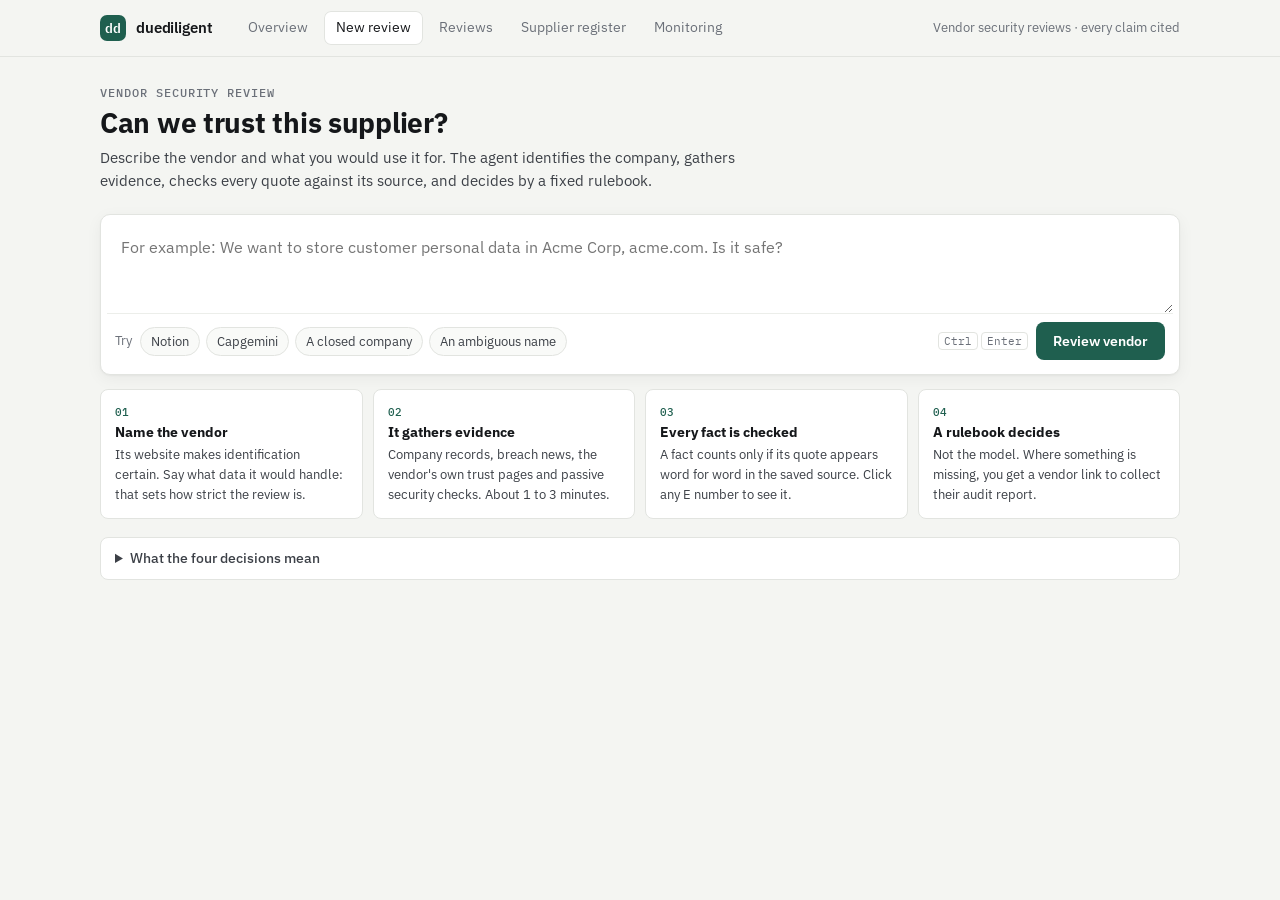
==== commit 87079033: "Add an Overview homepage and a Monitoring page The homepage totals every review: decisions, verified" ====
--- a/web/index.html
+++ b/web/index.html
@@ -54,6 +54,8 @@
 <script>
 topbar("review");
 $("legend").innerHTML = legendHTML();
+const pre = new URLSearchParams(location.search).get("q");
+if (pre) { $("q").value = pre; $("q").focus(); }
 document.querySelectorAll("[data-q]").forEach(b => b.onclick = () => { $("q").value = b.dataset.q; $("q").focus(); });
 $("q").addEventListener("keydown", e => { if (e.key === "Enter" && (e.ctrlKey || e.metaKey)) $("go").click(); });
 
--- a/web/style.css
+++ b/web/style.css
@@ -266,3 +266,44 @@
 .tabsbar button { padding: 6px 12px; border-radius: 999px; border: 1px solid var(--line); background: var(--surface); color: var(--fg-2); font: 13px var(--sans); cursor: pointer; }
 .tabsbar button.on { background: var(--accent); color: var(--accent-ink); border-color: var(--accent); }
 .tabsbar .n { font: 11px var(--mono); margin-left: 4px; opacity: .8; }
+
+/* Overview */
+.kpis { display: grid; grid-template-columns: repeat(6, 1fr); gap: 12px; margin: 22px 0 16px; }
+.kpi { padding: 14px 16px; display: flex; flex-direction: column; gap: 2px; }
+.kpi .k { font-size: 12.5px; color: var(--mut); }
+.kpi b { font-size: 26px; font-weight: 600; letter-spacing: -.02em; line-height: 1.2; }
+.kpi .sub { font-size: 12px; color: var(--mut); }
+.ov-grid { display: grid; grid-template-columns: 1fr 1fr; gap: 16px; }
+.card-head { display: flex; align-items: baseline; gap: 10px; margin-bottom: 4px; }
+.card-head h3 { margin: 0; }
+.card-head > :last-child:not(:first-child) { margin-left: auto; }
+.segbar { display: flex; gap: 2px; height: 22px; border-radius: 4px; overflow: hidden; }
+.segbar span { min-width: 4px; }
+.segbar span:first-child { border-radius: 4px 0 0 4px; }
+.segbar span:last-child { border-radius: 0 4px 4px 0; }
+.seglegend { display: grid; gap: 6px; margin-top: 14px; }
+.seglegend .li { display: grid; grid-template-columns: 12px 1fr auto 44px; gap: 10px; align-items: center; font-size: 14px; }
+.seglegend i { width: 10px; height: 10px; border-radius: 2px; }
+.seglegend b { font-weight: 600; text-align: right; }
+.seglegend .mut { text-align: right; font-size: 13px; }
+.hbars { display: grid; gap: 8px; }
+.hbar { display: grid; grid-template-columns: 150px 1fr 40px; gap: 10px; align-items: center; font-size: 13.5px; }
+.hbar .track { height: 12px; background: var(--line-2); border-radius: 0 4px 4px 0; }
+.hbar .fill { display: block; height: 100%; background: var(--accent); border-radius: 0 4px 4px 0; min-width: 2px; }
+.hbar .val { text-align: right; font-weight: 600; }
+.att { display: flex; gap: 10px; align-items: center; padding: 10px 0; border-top: 1px solid var(--line-2); color: inherit; text-decoration: none; }
+.att:first-child { border-top: 0; }
+a.att:hover b { color: var(--accent); }
+table.mini td { padding: 9px 6px; }
+table.mini td.num { text-align: right; font-weight: 600; font-size: 16px; width: 40px; }
+table.mini a { color: inherit; text-decoration: none; }
+.tip { position: fixed; left: 0; top: 0; z-index: 60; pointer-events: none; opacity: 0; max-width: 260px; padding: 8px 10px; border-radius: 6px; background: var(--fg); color: var(--bg); font-size: 12.5px; line-height: 1.4; transition: opacity .1s; }
+.tip.on { opacity: 1; }
+@media (max-width: 1000px) { .kpis { grid-template-columns: repeat(3, 1fr); } }
+@media (max-width: 760px) { .ov-grid { grid-template-columns: 1fr; } .kpis { grid-template-columns: repeat(2, 1fr); } .hbar { grid-template-columns: 120px 1fr 34px; } }
+
+.grid3 { display: grid; grid-template-columns: repeat(3, 1fr); gap: 8px; }
+@media (max-width: 760px) { .grid3 { grid-template-columns: 1fr; } }
+.topbar .nav { overflow-x: auto; scrollbar-width: none; }
+.topbar .nav::-webkit-scrollbar { display: none; }
+@media (max-width: 1000px) { .topbar .tag { display: none; } }
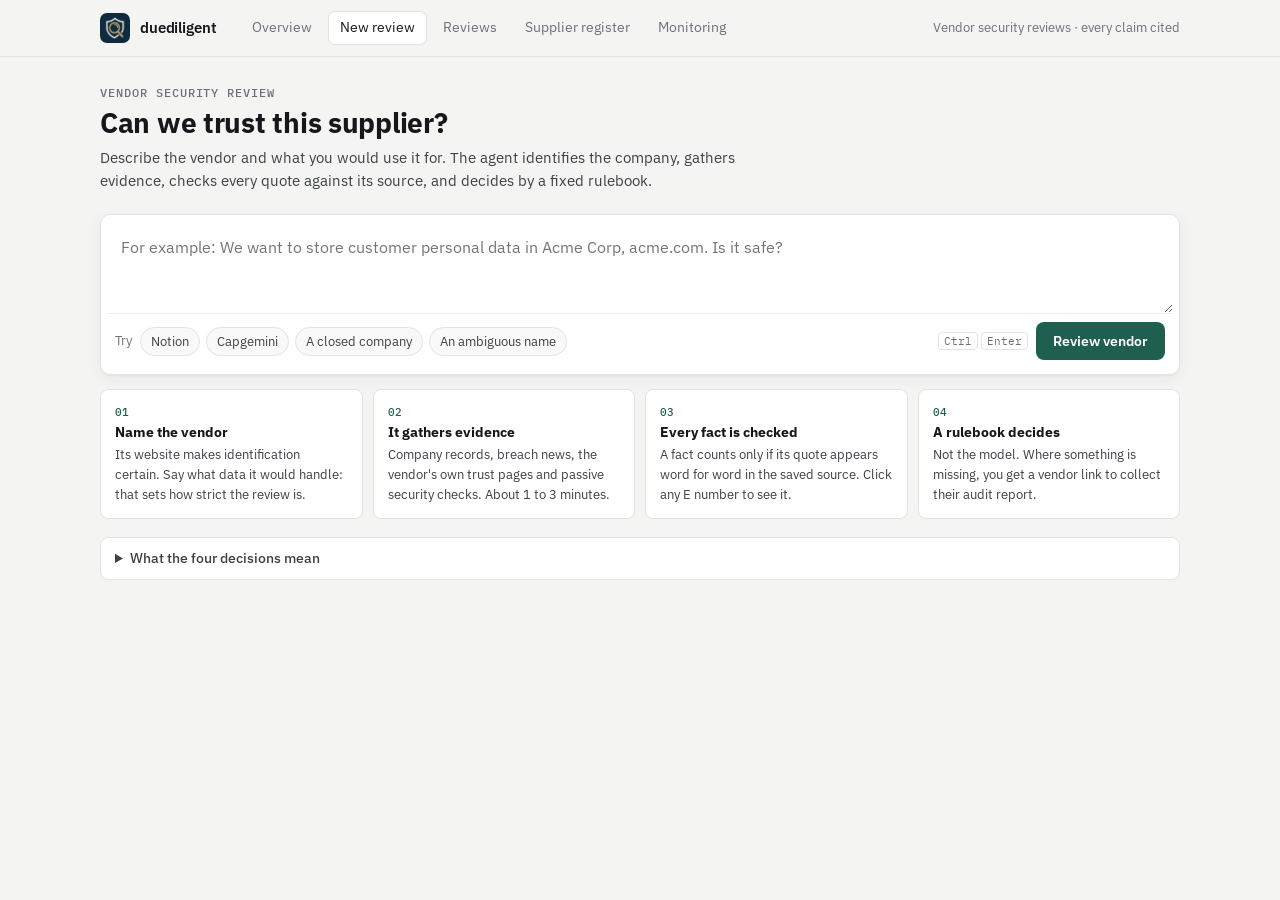
==== commit b6887143: "Fix a false approval, two data-loss races, and input handling - An uploaded audit document now count" ====
--- a/web/index.html
+++ b/web/index.html
@@ -4,6 +4,7 @@
 <meta charset="utf-8">
 <meta name="viewport" content="width=device-width,initial-scale=1">
 <title>duediligent</title>
+<link rel="icon" href="/web/favicon.ico" sizes="16x16 32x32 48x48">
 <link rel="preconnect" href="https://fonts.googleapis.com">
 <link rel="stylesheet" href="https://fonts.googleapis.com/css2?family=IBM+Plex+Mono:wght@400;500&family=IBM+Plex+Sans:wght@400;500;600&display=swap">
 <link rel="stylesheet" href="/web/style.css">
@@ -59,19 +60,25 @@
 document.querySelectorAll("[data-q]").forEach(b => b.onclick = () => { $("q").value = b.dataset.q; $("q").focus(); });
 $("q").addEventListener("keydown", e => { if (e.key === "Enter" && (e.ctrlKey || e.metaKey)) $("go").click(); });
 
-$("go").onclick = () => {
-  const request = $("q").value.trim();
-  if (!request) { $("q").focus(); return; }
+function runStream(url) {
   $("go").disabled = true; $("go").textContent = "Reviewing…";
   $("result").innerHTML = ""; $("feed").innerHTML = ""; $("run").classList.remove("hide");
   document.querySelectorAll(".how, details.help").forEach(el => el.classList.add("hide"));
   const stages = makeStages($("steps"));
   const line = (t, cls) => { const d = document.createElement("div"); d.className = cls || ""; d.textContent = t; $("feed").appendChild(d); $("feed").scrollTop = 1e9; };
-  const es = new EventSource("/api/review?request=" + encodeURIComponent(request));
+  const es = new EventSource(url);
   const finish = () => { es.close(); $("go").disabled = false; $("go").textContent = "Review vendor"; };
   es.onmessage = e => {
     const m = JSON.parse(e.data);
+    if (m.type === "log" && m.level === "wait") {
+      // One line that updates, so a slow model call reads as waiting, not stuck.
+      let w = $("feed").querySelector(".waiting");
+      if (!w) { w = document.createElement("div"); w.className = "warn waiting"; $("feed").appendChild(w); }
+      w.textContent = m.message; stages.detail(m.message.split(".")[0] + ".");
+      return;
+    }
     if (m.type === "log" && m.level !== "done") {
+      $("feed").querySelector(".waiting")?.classList.remove("waiting");
       line(m.message, m.level === "step" ? "step-line" : m.level === "warn" ? "warn" : "");
       if (m.level === "step") stages.step(m.message); else stages.detail(m.message, m.level === "warn");
     }
@@ -81,6 +88,7 @@
       renderReport($("result"), m);
       if (m.case_id) {
         markSeen(m.case_id);
+        history.replaceState(null, "", `/report/${m.case_id}`);
         // Keep listening: if the vendor uploads while this page is open, say so.
         watchCase(m.case_id, 0, m.vendor, () => { location.href = `/report/${m.case_id}`; });
       }
@@ -89,7 +97,26 @@
     }
   };
   es.onerror = () => { line("Connection lost.", "warn"); finish(); };
+}
+
+$("go").onclick = () => {
+  const request = $("q").value.trim();
+  if (!request) { $("q").focus(); return; }
+  runStream("/api/review?request=" + encodeURIComponent(request));
 };
+
+// Arriving from "Help the agent decide": show the answer, then continue the review on that company.
+const params = new URLSearchParams(location.search);
+if (params.get("clarify")) {
+  const caseId = params.get("clarify"), name = params.get("name") || "", domain = params.get("domain") || "";
+  fetch(`/api/case/${encodeURIComponent(caseId)}`).then(r => r.json()).then(c => {
+    $("q").value = c.report?.request || "";
+    $("q").readOnly = true;
+    document.querySelector(".lede h1").textContent = "Continuing the review";
+    document.querySelector(".lede p").innerHTML = `You answered the agent's question: <b>${esc(name || domain)}</b>${name && domain ? ` (${esc(domain)})` : ""}. It is now reviewing exactly that company. <a href="/report/${esc(caseId)}">See the original question</a>`;
+    runStream(`/api/case/${encodeURIComponent(caseId)}/clarify?name=${encodeURIComponent(name)}&domain=${encodeURIComponent(domain)}`);
+  });
+}
 </script>
 </body>
 </html>
--- a/web/style.css
+++ b/web/style.css
@@ -39,7 +39,7 @@
 .topbar { position: sticky; top: 0; z-index: 20; background: color-mix(in srgb, var(--bg) 88%, transparent); backdrop-filter: saturate(140%) blur(6px); border-bottom: 1px solid var(--line); }
 .topbar .in { max-width: 1120px; margin: 0 auto; padding: 0 20px; height: 56px; display: flex; align-items: center; gap: 24px; }
 .brand { display: flex; align-items: center; gap: 10px; color: var(--fg); text-decoration: none; font-weight: 600; letter-spacing: -.01em; }
-.brand .mark { width: 26px; height: 26px; border-radius: 7px; background: var(--accent); color: var(--accent-ink); display: grid; place-items: center; font: 600 13px var(--mono); }
+.brand .mark { flex: none; width: 30px; height: 30px; padding: 4px; border-radius: 7px; background: #102a3f; object-fit: contain; }
 .nav { display: flex; gap: 4px; }
 .nav a { padding: 6px 12px; border-radius: 7px; color: var(--mut); text-decoration: none; font-size: 14px; }
 .nav a:hover { color: var(--fg); background: var(--surface); }
@@ -307,3 +307,19 @@
 .topbar .nav { overflow-x: auto; scrollbar-width: none; }
 .topbar .nav::-webkit-scrollbar { display: none; }
 @media (max-width: 1000px) { .topbar .tag { display: none; } }
+
+/* Clarifying answers */
+.choice { display: flex; flex-direction: column; gap: 1px; padding: 10px 12px; margin-bottom: 8px; border: 1px solid var(--line); border-radius: 8px; color: var(--fg); text-decoration: none; background: var(--surface-2); }
+.choice:hover { border-color: var(--accent); background: var(--accent-soft); }
+.choice span { font-size: 12.5px; color: var(--mut); }
+form.other { margin-top: 10px; }
+form.other input { flex: 1; min-width: 0; padding: 7px 10px; border: 1px solid var(--line); border-radius: 7px; background: var(--surface-2); color: var(--fg); font: 14px var(--sans); }
+.continuing { margin: 0 0 14px; padding: 12px 14px; border-left: 3px solid var(--accent); background: var(--accent-soft); border-radius: 6px; font-size: 14px; }
+
+.ask { margin: 16px 0 4px; padding: 16px 18px; border: 1px solid var(--ref); border-radius: var(--radius); background: var(--ref-soft); }
+.ask-q { font-size: 17px; font-weight: 600; }
+.choices { display: grid; grid-template-columns: repeat(auto-fill, minmax(220px, 1fr)); gap: 8px; }
+.choices .choice { margin: 0; background: var(--surface); }
+.ask form.other input { background: var(--surface); }
+
+.ask.answered { border-color: var(--accent); background: var(--accent-soft); }
